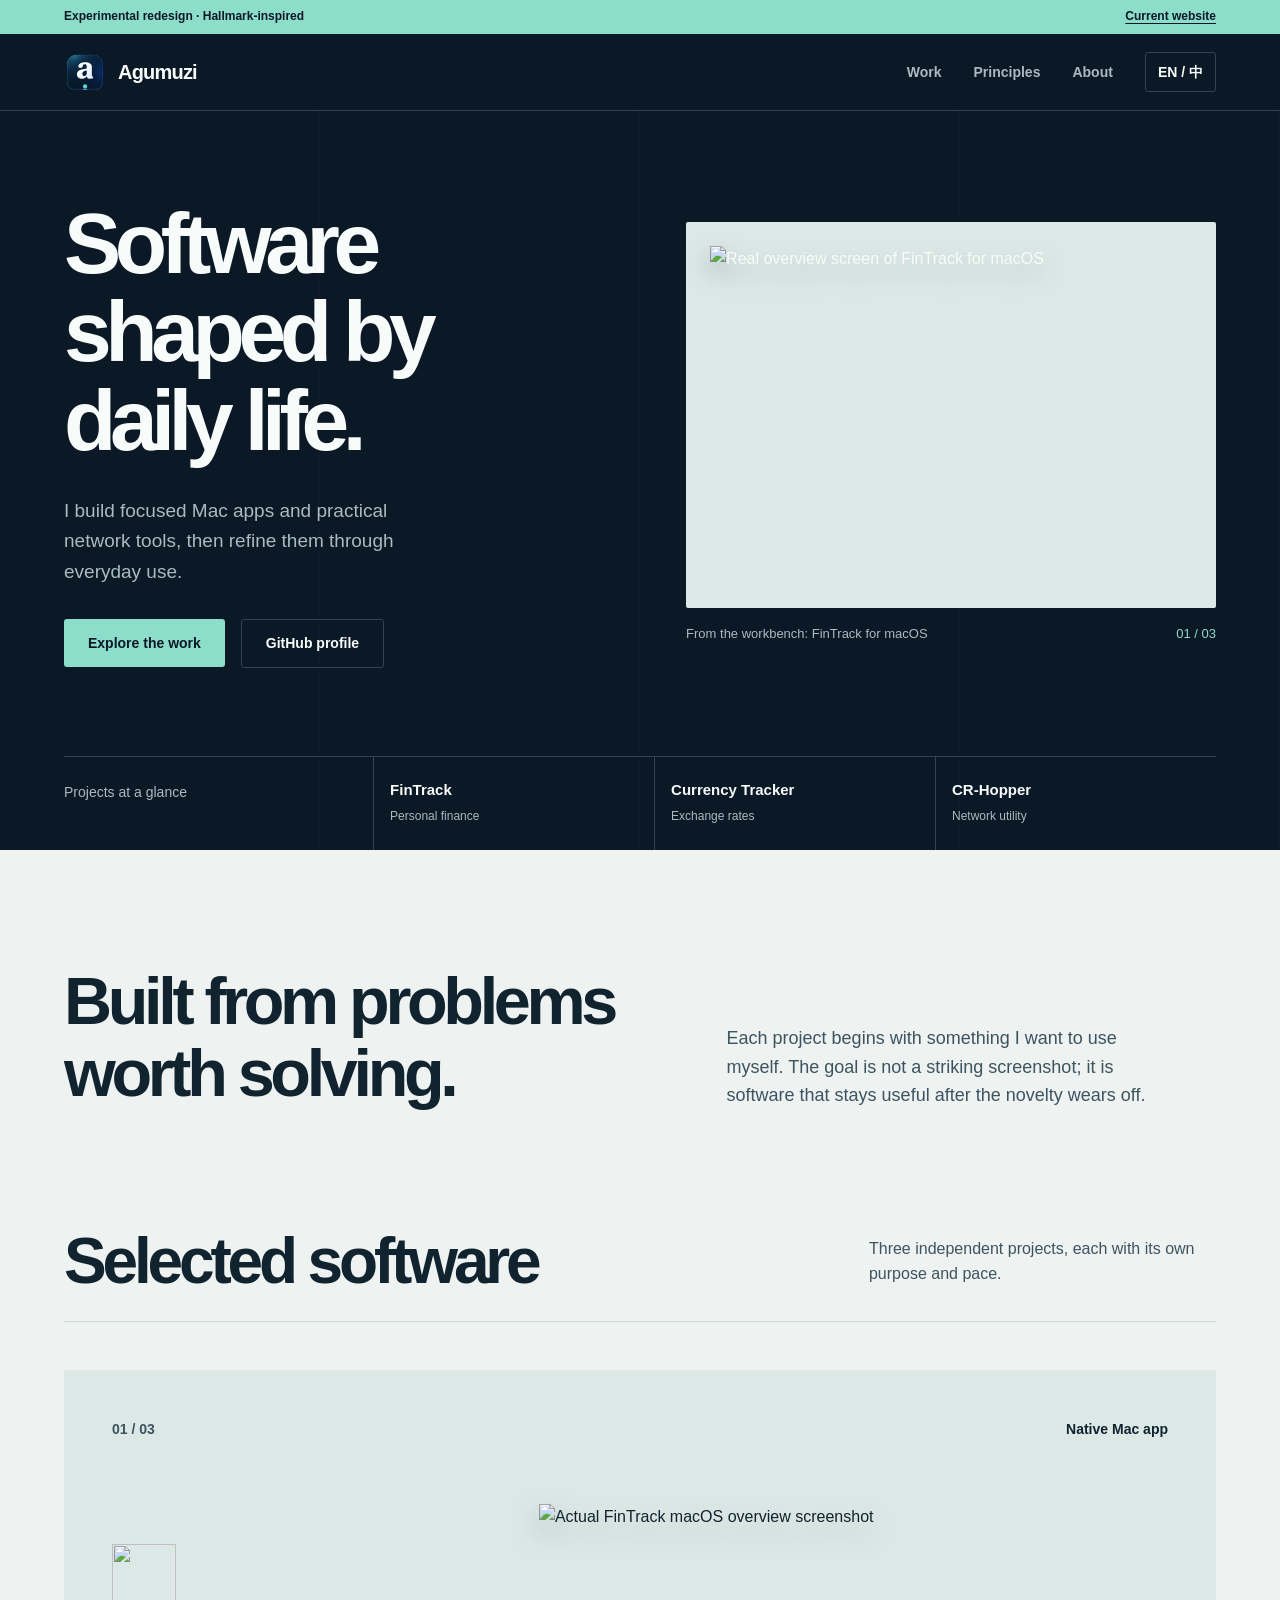
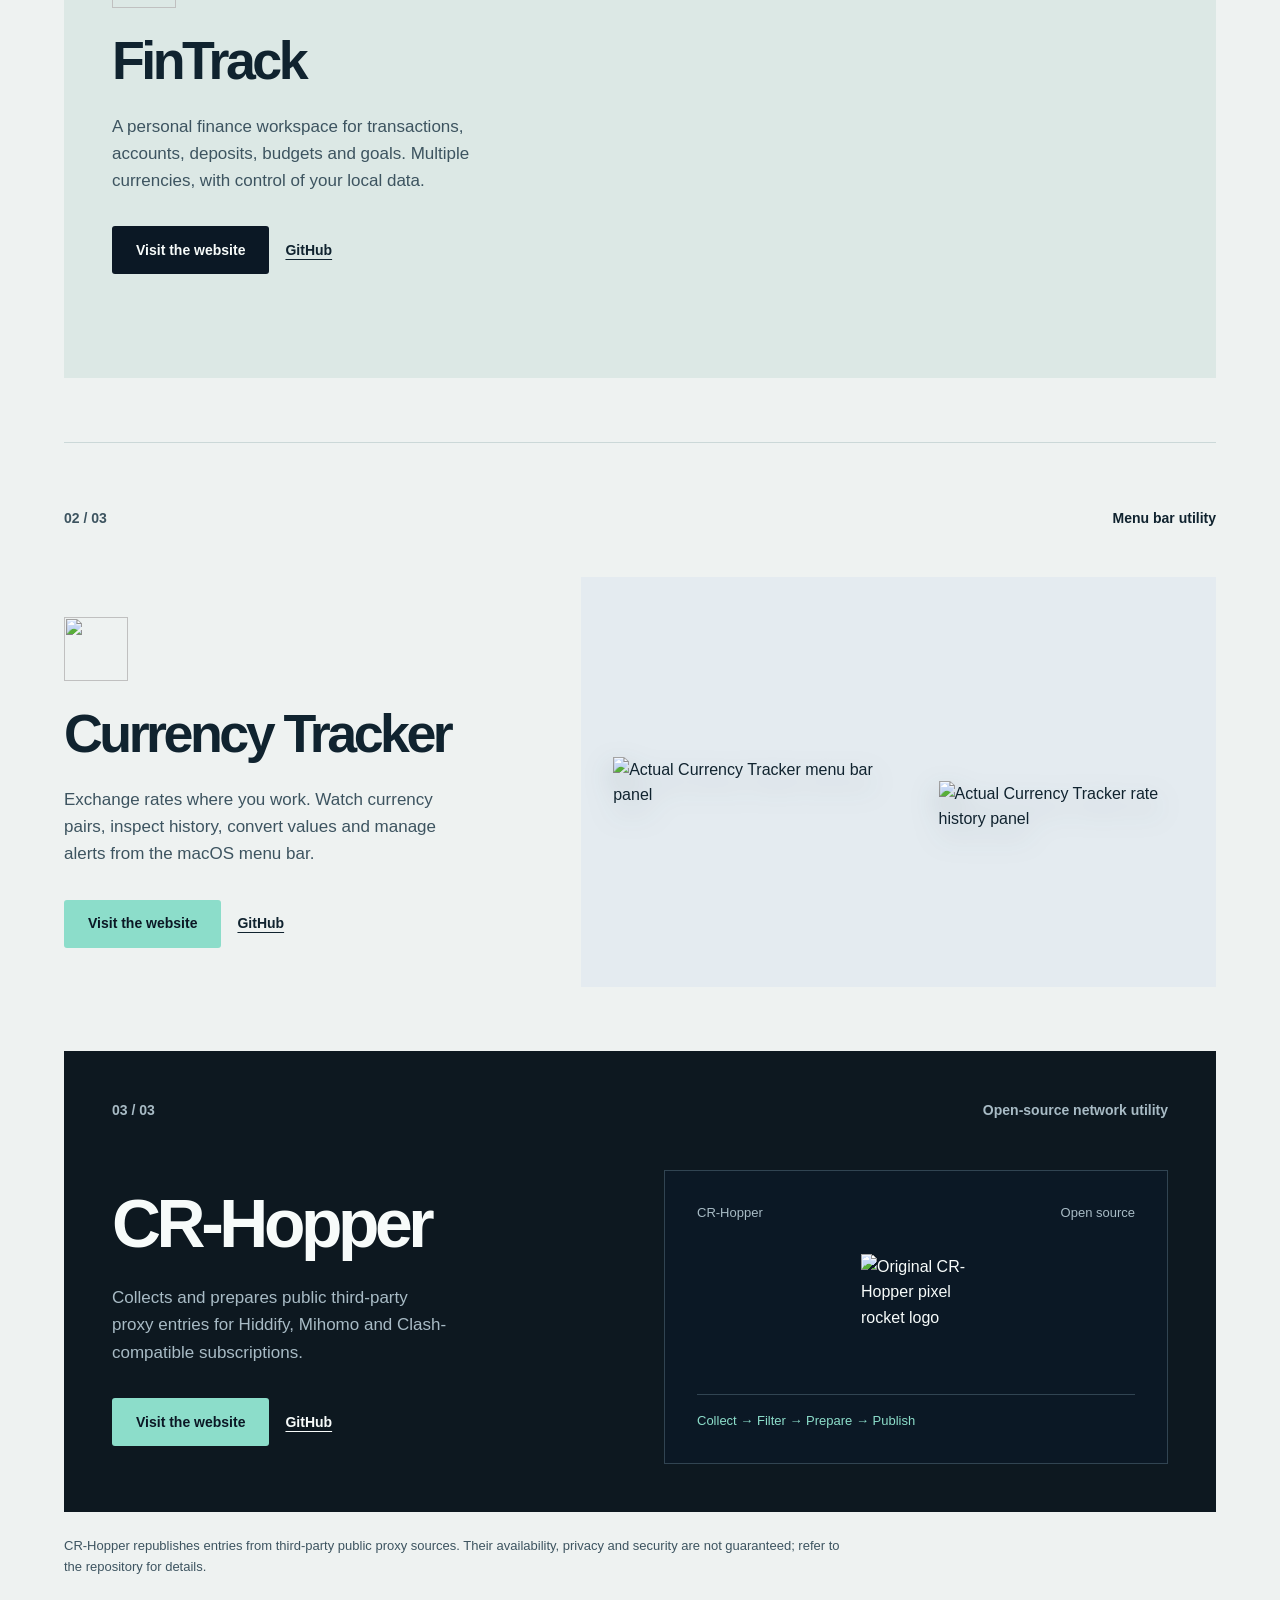
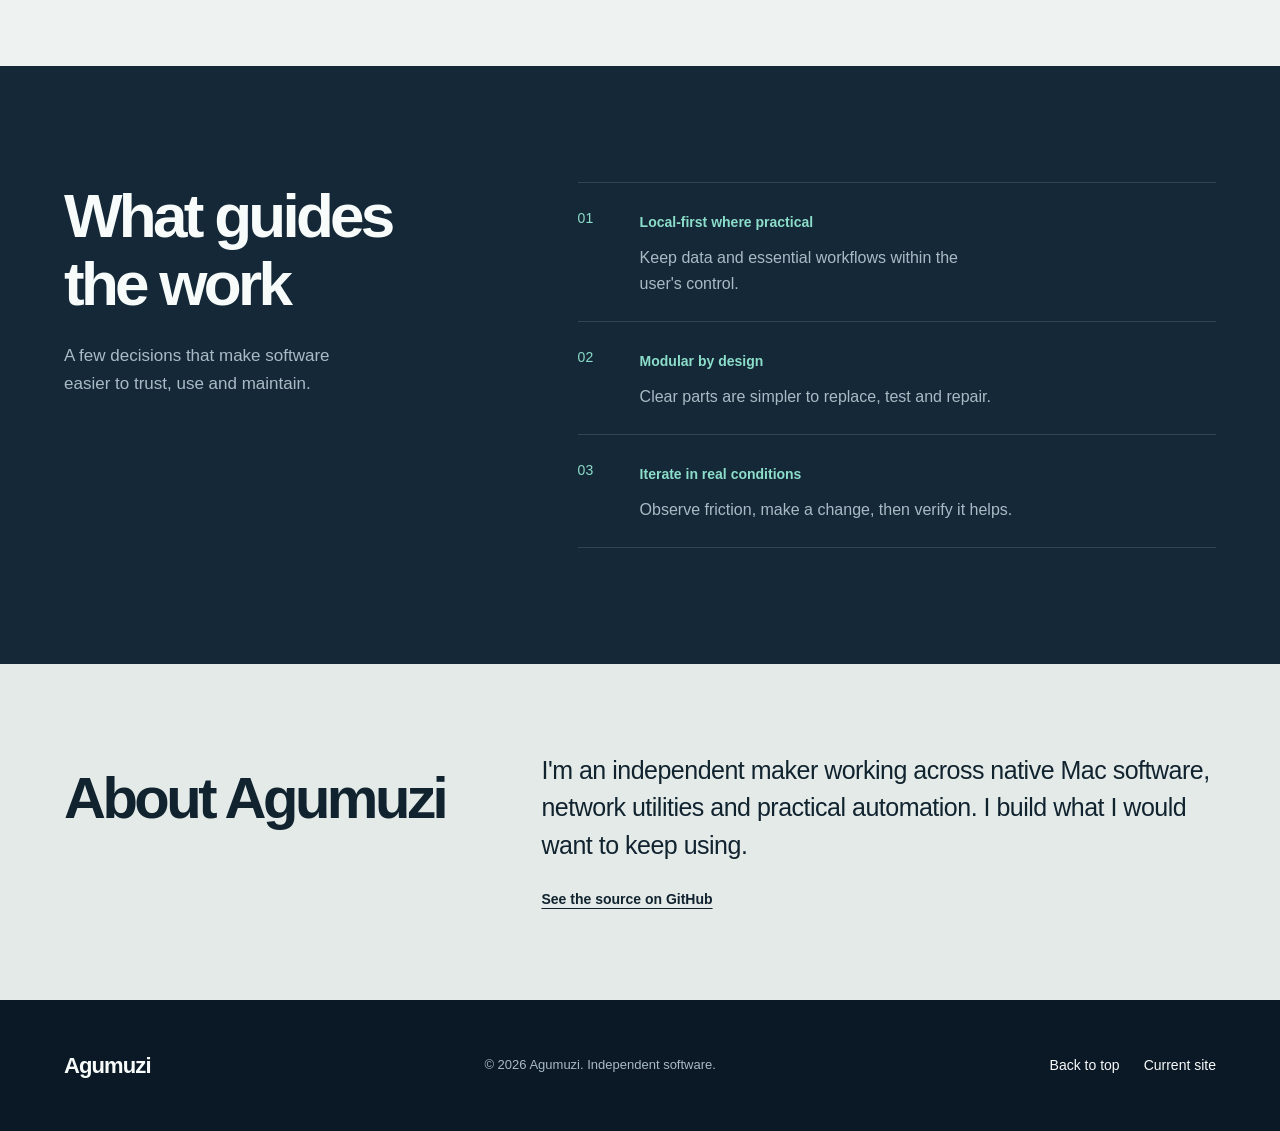
==== preview/index.html @ 0121ee11 "feat(pages): add isolated Hallmark-inspired portfolio preview" ====
<!doctype html>
<html lang="en">
<head>
  <meta charset="utf-8">
  <meta name="viewport" content="width=device-width, initial-scale=1">
  <meta name="theme-color" content="#0b1825">
  <meta name="description" content="Agumuzi is an independent developer building FinTrack, Currency Tracker and CR-Hopper. Thoughtful Mac apps and practical network tools.">
  <meta property="og:type" content="website">
  <meta property="og:title" content="Agumuzi — Software shaped by daily life">
  <meta property="og:description" content="Independent Mac software and practical utilities. Three projects, built to be used.">
  <meta property="og:url" content="https://agumuzi.github.io/preview/">
  <meta name="twitter:card" content="summary">
  <title>Agumuzi — Independent software / Preview</title>
  <link rel="icon" type="image/svg+xml" href="../favicon.svg">
  <style>
/* Hallmark v2.0.0 | shape: editorial work index / showcase chapters | theme: brand-led custom (existing Agumuzi navy + mint) | hero: ledge / work image | signature: three projects as a typographic project ledger | genre: editorial | job: explore projects | brand: original repo favicon.svg & CSS tokens | source: Agumuzi/agumuzi.github.io | language: en/zh-CN | preview isolated */
/* critique: rejects fake browser mockups, invented metrics, cards-in-cards, colored headline words and redundant hero copy. Real product images and destinations preserved. */
/* answered: no fabricated claims or testimonials. Focus, reduced-motion, breakpoints and no-JS English fallback supplied. */
:root{
 --ink:#10232f;--ink-2:#3d5460;--navy:#0b1825;--navy-2:#142837;--paper:#eef2f1;--paper-2:#e4eae8;--mint:#8cddca;--mint-dark:#2e796f;--line:#cbd8d8;--line-dark:#314452;--white:#f7fbfa;--muted:#a8bbc5;--shade:#20343f;--signal:#ccece1;--focus:#d7f6a8;--cr-dark:#0d1820;--fin-ground:#dce8e5;--currency-ground:#e4ebf0;
 --font-display:ui-sans-serif,-apple-system,BlinkMacSystemFont,"Segoe UI","PingFang SC",sans-serif;
 --font-body:ui-sans-serif,-apple-system,BlinkMacSystemFont,"Segoe UI","PingFang SC",sans-serif;
 --container:1280px;--gutter:clamp(20px,5vw,70px);
 --space-1:8px;--space-2:12px;--space-3:16px;--space-4:24px;--space-5:32px;--space-6:48px;--space-7:64px;--space-8:88px;--space-9:116px;
}
*{box-sizing:border-box}
html,body{margin:0;overflow-x:clip}
html{scroll-behavior:smooth;scroll-padding-top:96px}
body{background:var(--paper);color:var(--ink);font:400 16px/1.6 var(--font-body);-webkit-font-smoothing:antialiased}
img{display:block;max-width:100%}
a{color:inherit;text-decoration:none}
button{font:inherit}
a,button{-webkit-tap-highlight-color:transparent}
a:focus-visible,button:focus-visible{outline:3px solid var(--focus);outline-offset:5px}
p,h1,h2,h3,figure{margin:0}
h1,h2,h3{overflow-wrap:break-word;min-width:0;text-wrap:balance;font-family:var(--font-display)}
p{text-wrap:pretty}
[lang="en"] .zh,[lang="zh-CN"] .en{display:none!important}
.container{width:min(var(--container),calc(100% - var(--gutter)*2));margin-inline:auto}
.skip{position:absolute;top:0;left:var(--space-3);z-index:99;background:var(--focus);color:var(--navy);padding:var(--space-2);transform:translateY(-150%)}
.skip:focus{transform:none}
.preview-strip{background:var(--mint);color:var(--navy)}
.preview-strip .container{min-height:34px;display:flex;align-items:center;justify-content:space-between;gap:var(--space-3);font-size:12px;font-weight:650}
.preview-strip a{text-decoration:underline;text-underline-offset:3px}
.site-header{position:relative;z-index:20;background:var(--navy);color:var(--white);border-bottom:1px solid var(--line-dark)}
.nav-inner{min-height:76px;display:flex;align-items:center;gap:var(--space-5)}
.brand{display:flex;align-items:center;gap:var(--space-2);margin-right:auto;font-weight:750;font-size:20px;letter-spacing:-.04em}
.brand img{width:42px;height:42px;object-fit:contain}
.navigation{display:flex;gap:var(--space-5);align-items:center}
.navigation a,.lang-toggle{font-size:14px;font-weight:600}
.navigation a{color:var(--muted);transition:color .2s}
.navigation a:hover,.navigation a:focus-visible{color:var(--white)}
.lang-toggle{border:1px solid var(--line-dark);border-radius:3px;padding:var(--space-1) var(--space-2);color:var(--white);background:transparent;cursor:pointer}
.lang-toggle:hover{border-color:var(--mint)}
/* The ledge hero has its headline and primary action inside a single fold at 1280x800. */
.hero{color:var(--white);background:var(--navy);position:relative;isolation:isolate}
.hero:before{content:"";position:absolute;inset:0;pointer-events:none;background:repeating-linear-gradient(90deg,transparent 0,transparent calc(25% - 1px),var(--line-dark) 25%);opacity:.15;z-index:-1}
.hero-grid{min-height:638px;display:grid;grid-template-columns:minmax(0,1.04fr) minmax(0,.96fr);align-items:center;gap:var(--space-6);padding-block:var(--space-7)}
.hero-content{padding-block:var(--space-4)}
.hero h1{font-weight:750;font-size:clamp(51px,6.7vw,98px);letter-spacing:-.075em;line-height:1.03;max-width:11ch}
.hero-lede{font-size:clamp(16px,1.6vw,19px);color:var(--muted);line-height:1.6;max-width:37ch;margin-top:var(--space-5)}
.hero-links{display:flex;gap:var(--space-3);align-items:center;flex-wrap:wrap;margin-top:var(--space-5)}
.action{min-height:48px;display:inline-flex;align-items:center;justify-content:center;padding:var(--space-2) var(--space-4);font-size:14px;font-weight:750;border-radius:3px;transition:transform .2s,background .2s}
.action:hover{transform:translateY(-2px)}
.action-primary{background:var(--mint);color:var(--navy)}
.action-primary:hover{background:var(--signal)}
.action-secondary{border:1px solid var(--line-dark);color:var(--white)}
.action-secondary:hover{background:var(--navy-2)}
.hero-visual{min-width:0}
.hero-visual figure{position:relative}
.hero-picture{background:var(--fin-ground);padding:var(--space-4);border-radius:2px;overflow:hidden}
.hero-picture img{width:100%;max-height:338px;object-fit:contain;filter:drop-shadow(0 10px 12px #213b4650)}
.figure-caption{display:flex;justify-content:space-between;gap:var(--space-2);font-size:13px;color:var(--muted);margin-top:var(--space-3)}
.figure-caption span:last-child{color:var(--mint)}
.hero-ledger{display:grid;grid-template-columns:1.1fr repeat(3,1fr);align-items:stretch;border-top:1px solid var(--line-dark)}
.ledger-intro,.ledger-item{padding:var(--space-4) var(--space-3);min-width:0}
.ledger-intro{font-size:14px;color:var(--muted);padding-left:0}
.ledger-item{border-left:1px solid var(--line-dark);display:flex;flex-direction:column;gap:var(--space-1);transition:background .2s}
.ledger-item:hover{background:var(--navy-2)}
.ledger-item strong{font-size:15px;line-height:1.25;font-weight:700}
.ledger-item small{font-size:12px;color:var(--muted)}
.ledger-item:focus-visible{outline-offset:-4px}
.manifesto{padding-block:var(--space-9);background:var(--paper)}
.manifesto-grid{display:grid;grid-template-columns:minmax(0,1.08fr) minmax(0,.92fr);gap:var(--space-8);align-items:end}
.manifesto h2{font-size:clamp(38px,5.2vw,70px);letter-spacing:-.065em;line-height:1.08;font-weight:750}
.manifesto p{max-width:44ch;font-size:18px;color:var(--ink-2)}
.rule-heading{display:flex;align-items:center;justify-content:space-between;gap:var(--space-4);padding-bottom:var(--space-4);border-bottom:1px solid var(--line)}
.rule-heading h2{font-size:clamp(40px,5vw,64px);line-height:1.1;letter-spacing:-.065em;font-weight:740}
.rule-heading p{font-size:16px;color:var(--ink-2);max-width:39ch}
.work{background:var(--paper);padding-bottom:var(--space-8)}
.work-intro{margin-bottom:var(--space-6)}
.case{position:relative;scroll-margin-top:var(--space-6)}
.case-top{display:flex;justify-content:space-between;align-items:center;gap:var(--space-3);font-size:14px;font-weight:650}
.case-number{color:var(--ink-2);font-variant-numeric:tabular-nums}
.case-top a{text-decoration:underline;text-underline-offset:4px}
.case-grid{display:grid;grid-template-columns:minmax(0,.72fr) minmax(0,1.28fr);gap:var(--space-6);align-items:center}
.case-copy{min-width:0}
.case-copy .product-icon{width:64px;height:64px;object-fit:contain;margin-bottom:var(--space-4)}
.case-copy h3{font-size:clamp(35px,4.2vw,58px);line-height:1.06;letter-spacing:-.065em;font-weight:750}
.case-copy p{max-width:40ch;color:var(--ink-2);font-size:17px;margin-top:var(--space-4)}
.case-actions{display:flex;flex-wrap:wrap;gap:var(--space-3);margin-top:var(--space-5);align-items:center}
.text-link{font-size:14px;font-weight:750;text-decoration:underline;text-underline-offset:4px}
.text-link:hover{color:var(--mint-dark)}
.project-art{min-width:0}
.project-art img{width:100%;object-fit:contain}
.case-fin{padding:var(--space-6);background:var(--fin-ground)}
.case-fin .case-top{margin-bottom:var(--space-6)}
.case-fin .project-art{padding:var(--space-3)}
.case-fin .project-art img{max-height:410px;filter:drop-shadow(0 12px 14px #213b4640)}
.case-fin .action-primary{background:var(--navy);color:var(--white)}
.case-fin .action-primary:hover{background:var(--navy-2)}
.case-currency{border-top:1px solid var(--line);margin-top:var(--space-7);padding-block:var(--space-7)}
.case-currency .case-top{margin-bottom:var(--space-6)}
.case-currency .case-grid{grid-template-columns:minmax(0,.85fr) minmax(0,1.15fr)}
.currency-stage{display:flex;align-items:center;justify-content:center;gap:var(--space-4);min-height:410px;background:var(--currency-ground);padding:var(--space-5);overflow:hidden}
.currency-stage img{max-height:345px;width:auto;max-width:57%;object-fit:contain;filter:drop-shadow(0 12px 14px #213b4640)}
.currency-stage img:last-child{max-height:300px;max-width:43%;transform:translateY(var(--space-4))}
.case-cr{background:var(--cr-dark);color:var(--white);padding:var(--space-6);overflow:hidden}
.case-cr .case-top{color:var(--muted);margin-bottom:var(--space-6)}
.case-cr .case-number,.case-cr .case-copy p{color:var(--muted)}
.case-cr .case-grid{grid-template-columns:minmax(0,1fr) minmax(0,1fr)}
.case-cr .case-copy h3{font-size:clamp(43px,5.3vw,77px)}
.case-cr .project-art{border:1px solid var(--line-dark);min-height:270px;display:flex;flex-direction:column;justify-content:space-between;padding:var(--space-5);background:var(--navy)}
.cr-art-head{display:flex;justify-content:space-between;align-items:center;gap:var(--space-2);color:var(--muted);font-size:13px}
.cr-art-core{display:flex;align-items:center;justify-content:center;min-height:170px}
.cr-art-core img{width:110px;height:110px;image-rendering:pixelated}
.cr-flow{font-size:13px;color:var(--mint);border-top:1px solid var(--line-dark);padding-top:var(--space-3)}
.case-cr .action-primary{background:var(--mint);color:var(--navy)}
.case-cr .text-link:hover{color:var(--mint)}
.project-note{font-size:13px;color:var(--ink-2);padding-top:var(--space-4);max-width:110ch}
.principles{background:var(--navy-2);color:var(--white);padding-block:var(--space-9)}
.principles-grid{display:grid;grid-template-columns:minmax(0,.8fr) minmax(0,1.2fr);gap:var(--space-8)}
.principles h2{font-size:clamp(38px,4.9vw,62px);line-height:1.1;letter-spacing:-.06em}
.principles-intro{color:var(--muted);margin-top:var(--space-4);max-width:33ch;font-size:17px}
.principle{border-top:1px solid var(--line-dark);padding-block:var(--space-4);display:grid;grid-template-columns:38px 1fr;gap:var(--space-4)}
.principle:last-child{border-bottom:1px solid var(--line-dark)}
.principle span{font-size:14px;color:var(--mint);font-variant-numeric:tabular-nums}
.principle h3{font-size:22px;line-height:1.2}
.principle p{font-size:16px;color:var(--muted);max-width:47ch;margin-top:var(--space-2)}
.about{background:var(--paper-2);padding-block:var(--space-8)}
.about-grid{display:grid;grid-template-columns:minmax(0,.38fr) minmax(0,.62fr);gap:var(--space-7);align-items:start}
.about h2{font-size:clamp(36px,5vw,58px);letter-spacing:-.06em}
.about-text{font-size:clamp(18px,2.2vw,25px);line-height:1.5;letter-spacing:-.02em;color:var(--ink)}
.about-grid .text-link{display:inline-block;margin-top:var(--space-4)}
.site-footer{background:var(--navy);color:var(--white);padding-block:var(--space-6)}
.footer-inner{display:flex;justify-content:space-between;align-items:center;flex-wrap:wrap;gap:var(--space-4)}
.footer-inner strong{font-size:22px;letter-spacing:-.04em}
.footer-inner p{font-size:13px;color:var(--muted)}
.footer-links{display:flex;gap:var(--space-4);font-size:14px}
.footer-links a:hover{color:var(--mint)}
@media(max-width:1100px){
 .hero-grid{grid-template-columns:minmax(0,1fr) minmax(0,1fr);gap:var(--space-4)}
 .hero h1{font-size:clamp(50px,6vw,72px)}
 .case-grid,.case-currency .case-grid{gap:var(--space-4)}
 .manifesto-grid,.principles-grid{gap:var(--space-5)}
}
@media(max-width:760px){
 .preview-strip .container{font-size:11px}
 .nav-inner{min-height:68px;gap:var(--space-3);flex-wrap:wrap;padding-block:var(--space-2)}
 .brand{font-size:18px}
 .brand img{width:36px;height:36px}
 .navigation{order:3;width:100%;justify-content:space-between;gap:var(--space-2)}
 .navigation a{font-size:13px}
 .hero-grid{min-height:auto;grid-template-columns:minmax(0,1fr);gap:var(--space-5);padding-block:var(--space-7) var(--space-6)}
 .hero-content{padding:0}
 .hero h1{font-size:clamp(47px,10vw,78px);max-width:11ch}
 .hero-lede{margin-top:var(--space-4)}
 .hero-picture{padding:var(--space-3)}
 .hero-picture img{max-height:300px}
 .hero-ledger{grid-template-columns:1fr}
 .ledger-intro{padding:var(--space-3) 0}
 .ledger-item{border-left:none;border-top:1px solid var(--line-dark);padding:var(--space-3) 0;flex-direction:row;justify-content:space-between}
 .manifesto{padding-block:var(--space-7)}
 .manifesto-grid,.principles-grid,.about-grid,.case-grid,.case-currency .case-grid,.case-cr .case-grid{grid-template-columns:minmax(0,1fr);gap:var(--space-5)}
 .manifesto h2{font-size:clamp(37px,8vw,55px)}
 .rule-heading{align-items:start;flex-direction:column}
 .work-intro{margin-bottom:var(--space-5)}
 .case-fin,.case-cr{padding:var(--space-4)}
 .case-fin .case-top,.case-cr .case-top,.case-currency .case-top{margin-bottom:var(--space-5)}
 .case-currency{padding-block:var(--space-6);margin-top:var(--space-6)}
 .case-copy .product-icon{width:56px;height:56px}
 .case-copy h3{font-size:clamp(34px,8vw,52px)}
 .case-copy p{font-size:16px}
 .case-fin .project-art{padding:0}
 .currency-stage{min-height:300px;padding:var(--space-3)}
 .currency-stage img{max-height:250px}
 .currency-stage img:last-child{max-height:225px}
 .case-cr .project-art{min-height:250px}
 .principles{padding-block:var(--space-7)}
 .about{padding-block:var(--space-7)}
}
@media(max-width:390px){
 .preview-strip .container{gap:var(--space-1)}
 .brand{font-size:16px}
 .brand img{width:32px;height:32px}
 .hero h1{font-size:44px}
 .hero-links{align-items:stretch}
 .hero-links .action{width:100%}
 .figure-caption{font-size:12px}
 .case-fin,.case-cr{padding:var(--space-3)}
 .currency-stage{gap:var(--space-1)}
 .footer-links{gap:var(--space-3)}
}
@media(prefers-reduced-motion:reduce){
 html{scroll-behavior:auto}
 *,*::before,*::after{animation-duration:.01ms!important;transition-duration:.01ms!important}
}
  </style>
</head>
<body>
<a class="skip" href="#work"><span class="en">Skip to projects</span><span class="zh">跳转至项目</span></a>
<div class="preview-strip"><div class="container"><span><span class="en">Experimental redesign · Hallmark-inspired</span><span class="zh">实验性新版 · 参考 Hallmark 设计规范</span></span><a href="/"><span class="en">Current website</span><span class="zh">返回原版网站</span></a></div></div>
<header class="site-header" id="top"><div class="container nav-inner">
 <a class="brand" href="#top" aria-label="Agumuzi home"><img src="../favicon.svg" alt="" width="42" height="42">Agumuzi</a>
 <nav class="navigation" aria-label="Primary"><a href="#work"><span class="en">Work</span><span class="zh">作品</span></a><a href="#principles"><span class="en">Principles</span><span class="zh">理念</span></a><a href="#about"><span class="en">About</span><span class="zh">关于</span></a></nav>
 <button type="button" class="lang-toggle" id="lang-toggle" aria-label="切换为简体中文" aria-pressed="false">EN / 中</button>
</div></header>
<main>
<section class="hero" aria-labelledby="hero-title"><div class="container">
 <div class="hero-grid">
  <div class="hero-content">
   <h1 id="hero-title"><span class="en">Software shaped by daily life.</span><span class="zh">从真实生活中，做出好用的软件。</span></h1>
   <p class="hero-lede en">I build focused Mac apps and practical network tools, then refine them through everyday use.</p>
   <p class="hero-lede zh">我开发专注、实用的 Mac 应用与网络工具，再通过真实使用持续改进。</p>
   <div class="hero-links">
    <a class="action action-primary" href="#work"><span class="en">Explore the work</span><span class="zh">浏览作品</span></a>
    <a class="action action-secondary" href="https://github.com/Agumuzi" target="_blank" rel="noopener noreferrer"><span class="en">GitHub profile</span><span class="zh">GitHub 主页</span></a>
   </div>
  </div>
  <div class="hero-visual"><figure>
   <div class="hero-picture"><img src="https://raw.githubusercontent.com/Agumuzi/FinTrack/main/website/assets/screenshots/overview-light.png" alt="Real overview screen of FinTrack for macOS" width="1000" height="680" fetchpriority="high"></div>
   <figcaption class="figure-caption"><span><span class="en">From the workbench: FinTrack for macOS</span><span class="zh">正在开发的作品：FinTrack for macOS</span></span><span>01 / 03</span></figcaption>
  </figure></div>
 </div>
 <div class="hero-ledger"><div class="ledger-intro"><span class="en">Projects at a glance</span><span class="zh">项目索引</span></div>
  <a class="ledger-item" href="#fintrack"><strong>FinTrack</strong><small><span class="en">Personal finance</span><span class="zh">个人财务</span></small></a>
  <a class="ledger-item" href="#currency"><strong>Currency Tracker</strong><small><span class="en">Exchange rates</span><span class="zh">汇率工具</span></small></a>
  <a class="ledger-item" href="#crhopper"><strong>CR-Hopper</strong><small><span class="en">Network utility</span><span class="zh">网络工具</span></small></a>
 </div>
</div></section>
<section class="manifesto" aria-labelledby="manifesto-title"><div class="container manifesto-grid">
 <h2 id="manifesto-title"><span class="en">Built from problems worth solving.</span><span class="zh">从值得解决的问题出发。</span></h2>
 <p class="en">Each project begins with something I want to use myself. The goal is not a striking screenshot; it is software that stays useful after the novelty wears off.</p>
 <p class="zh">每个项目都从我自己真实的使用需求开始。重要的不只是一张漂亮的截图，而是新鲜感过去以后，它依然好用。</p>
</div></section>
<section class="work" id="work" aria-labelledby="work-title"><div class="container">
 <div class="rule-heading work-intro"><h2 id="work-title"><span class="en">Selected software</span><span class="zh">精选作品</span></h2><p class="en">Three independent projects, each with its own purpose and pace.</p><p class="zh">三个独立项目，各自有明确的用途和迭代节奏。</p></div>
 <article class="case case-fin" id="fintrack" aria-labelledby="fintrack-heading">
  <div class="case-top"><span class="case-number">01 / 03</span><span><span class="en">Native Mac app</span><span class="zh">原生 Mac 应用</span></span></div>
  <div class="case-grid">
   <div class="case-copy"><img class="product-icon" src="https://raw.githubusercontent.com/Agumuzi/FinTrack/main/website/assets/app-icon.png" alt="" width="64" height="64" loading="lazy">
    <h3 id="fintrack-heading">FinTrack</h3><p class="en">A personal finance workspace for transactions, accounts, deposits, budgets and goals. Multiple currencies, with control of your local data.</p><p class="zh">面向个人的财务工作台，管理交易、账户、存款、预算和财务目标。支持多币种，重视本地数据控制。</p>
    <div class="case-actions"><a class="action action-primary" href="https://agumuzi.github.io/FinTrack/" target="_blank" rel="noopener noreferrer"><span class="en">Visit the website</span><span class="zh">访问项目网站</span></a><a class="text-link" href="https://github.com/Agumuzi/FinTrack" target="_blank" rel="noopener noreferrer">GitHub</a></div>
   </div>
   <figure class="project-art"><img src="https://raw.githubusercontent.com/Agumuzi/FinTrack/main/website/assets/screenshots/overview-light.png" alt="Actual FinTrack macOS overview screenshot" width="1000" height="680" loading="lazy"></figure>
  </div>
 </article>
 <article class="case case-currency" id="currency" aria-labelledby="currency-heading">
  <div class="case-top"><span class="case-number">02 / 03</span><span><span class="en">Menu bar utility</span><span class="zh">菜单栏工具</span></span></div>
  <div class="case-grid">
   <div class="case-copy"><img class="product-icon" src="https://raw.githubusercontent.com/Agumuzi/Currency-Tracker/gh-pages/assets/app-icon.png" alt="" width="64" height="64" loading="lazy">
    <h3 id="currency-heading">Currency Tracker</h3><p class="en">Exchange rates where you work. Watch currency pairs, inspect history, convert values and manage alerts from the macOS menu bar.</p><p class="zh">直接在 macOS 菜单栏查看汇率、历史走势，进行货币换算并管理汇率提醒。</p>
    <div class="case-actions"><a class="action action-primary" href="https://agumuzi.github.io/Currency-Tracker/" target="_blank" rel="noopener noreferrer"><span class="en">Visit the website</span><span class="zh">访问项目网站</span></a><a class="text-link" href="https://github.com/Agumuzi/Currency-Tracker" target="_blank" rel="noopener noreferrer">GitHub</a></div>
   </div>
   <figure class="currency-stage project-art"><img src="https://raw.githubusercontent.com/Agumuzi/Currency-Tracker/gh-pages/assets/screenshots/menu-panel.png" alt="Actual Currency Tracker menu bar panel" loading="lazy"><img src="https://raw.githubusercontent.com/Agumuzi/Currency-Tracker/gh-pages/assets/screenshots/menu-panel-history.png" alt="Actual Currency Tracker rate history panel" loading="lazy"></figure>
  </div>
 </article>
 <article class="case case-cr" id="crhopper" aria-labelledby="cr-heading">
  <div class="case-top"><span class="case-number">03 / 03</span><span><span class="en">Open-source network utility</span><span class="zh">开源网络工具</span></span></div>
  <div class="case-grid">
   <div class="case-copy"><h3 id="cr-heading">CR-Hopper</h3><p class="en">Collects and prepares public third-party proxy entries for Hiddify, Mihomo and Clash-compatible subscriptions.</p><p class="zh">整理第三方公开代理来源，为 Hiddify、Mihomo 和 Clash 兼容客户端生成订阅格式。</p>
    <div class="case-actions"><a class="action action-primary" href="https://agumuzi.github.io/crhopper/" target="_blank" rel="noopener noreferrer"><span class="en">Visit the website</span><span class="zh">访问项目网站</span></a><a class="text-link" href="https://github.com/Agumuzi/crhopper" target="_blank" rel="noopener noreferrer">GitHub</a></div>
   </div>
   <div class="project-art"><div class="cr-art-head"><span>CR-Hopper</span><span>Open source</span></div><div class="cr-art-core"><img src="https://raw.githubusercontent.com/Agumuzi/crhopper/main/docs/assets/rocket.svg" alt="Original CR-Hopper pixel rocket logo" loading="lazy"></div><div class="cr-flow"><span class="en">Collect → Filter → Prepare → Publish</span><span class="zh">采集 → 筛选 → 处理 → 发布</span></div></div>
  </div>
 </article>
 <p class="project-note en">CR-Hopper republishes entries from third-party public proxy sources. Their availability, privacy and security are not guaranteed; refer to the repository for details.</p>
 <p class="project-note zh">CR-Hopper 使用第三方公开节点，不保证其可用性、隐私或安全性。具体以项目仓库说明为准。</p>
</div></section>
<section class="principles" id="principles" aria-labelledby="principles-title"><div class="container principles-grid">
 <div><h2 id="principles-title"><span class="en">What guides the work</span><span class="zh">我坚持的开发方式</span></h2><p class="principles-intro en">A few decisions that make software easier to trust, use and maintain.</p><p class="principles-intro zh">让软件更易使用、维护，也更值得信赖的几个原则。</p></div>
 <div>
  <div class="principle"><span>01</span><div><h3><span class="en">Local-first where practical</span><span class="zh">尽可能本地优先</span></h3><p class="en">Keep data and essential workflows within the user's control.</p><p class="zh">在可行的情况下，让数据和关键工作流掌握在用户手中。</p></div></div>
  <div class="principle"><span>02</span><div><h3><span class="en">Modular by design</span><span class="zh">明确的模块边界</span></h3><p class="en">Clear parts are simpler to replace, test and repair.</p><p class="zh">使系统更容易替换组件、测试与定位问题。</p></div></div>
  <div class="principle"><span>03</span><div><h3><span class="en">Iterate in real conditions</span><span class="zh">在真实使用中迭代</span></h3><p class="en">Observe friction, make a change, then verify it helps.</p><p class="zh">从实际问题出发，改进之后再验证是否真正有效。</p></div></div>
 </div>
</div></section>
<section class="about" id="about" aria-labelledby="about-title"><div class="container about-grid">
 <h2 id="about-title"><span class="en">About Agumuzi</span><span class="zh">关于 Agumuzi</span></h2>
 <div><p class="about-text en">I'm an independent maker working across native Mac software, network utilities and practical automation. I build what I would want to keep using.</p><p class="about-text zh">我是一名独立开发者，关注原生 Mac 软件、网络工具与实用自动化。希望做出的东西，也是自己愿意长期使用的东西。</p><a class="text-link" href="https://github.com/Agumuzi" target="_blank" rel="noopener noreferrer"><span class="en">See the source on GitHub</span><span class="zh">在 GitHub 上查看项目</span></a></div>
</div></section>
</main>
<footer class="site-footer"><div class="container footer-inner"><strong>Agumuzi</strong><p>© 2026 Agumuzi. <span class="en">Independent software.</span><span class="zh">独立软件作品。</span></p><div class="footer-links"><a href="#top"><span class="en">Back to top</span><span class="zh">回到顶部</span></a><a href="/"><span class="en">Current site</span><span class="zh">当前网站</span></a></div></div></footer>
<script>
(function(){
 'use strict';
 var root=document.documentElement;
 var button=document.getElementById('lang-toggle');
 var key='agumuzi.preview.language';
 function setLanguage(value,persist){
  var zh=value==='zh-CN';
  root.lang=zh?'zh-CN':'en';
  document.title=zh?'Agumuzi — 独立软件 / 预览版':'Agumuzi — Independent software / Preview';
  button.setAttribute('aria-label',zh?'Switch to English':'切换为简体中文');
  button.setAttribute('aria-pressed',String(zh));
  button.textContent=zh?'中 / EN':'EN / 中';
  if(persist){try{localStorage.setItem(key,root.lang)}catch(err){}}
 }
 var selected='en';
 try{var stored=localStorage.getItem(key);if(stored==='en'||stored==='zh-CN')selected=stored}catch(err){}
 setLanguage(selected,false);
 button.addEventListener('click',function(){setLanguage(root.lang==='en'?'zh-CN':'en',true)});
})();
</script>
</body>
</html>
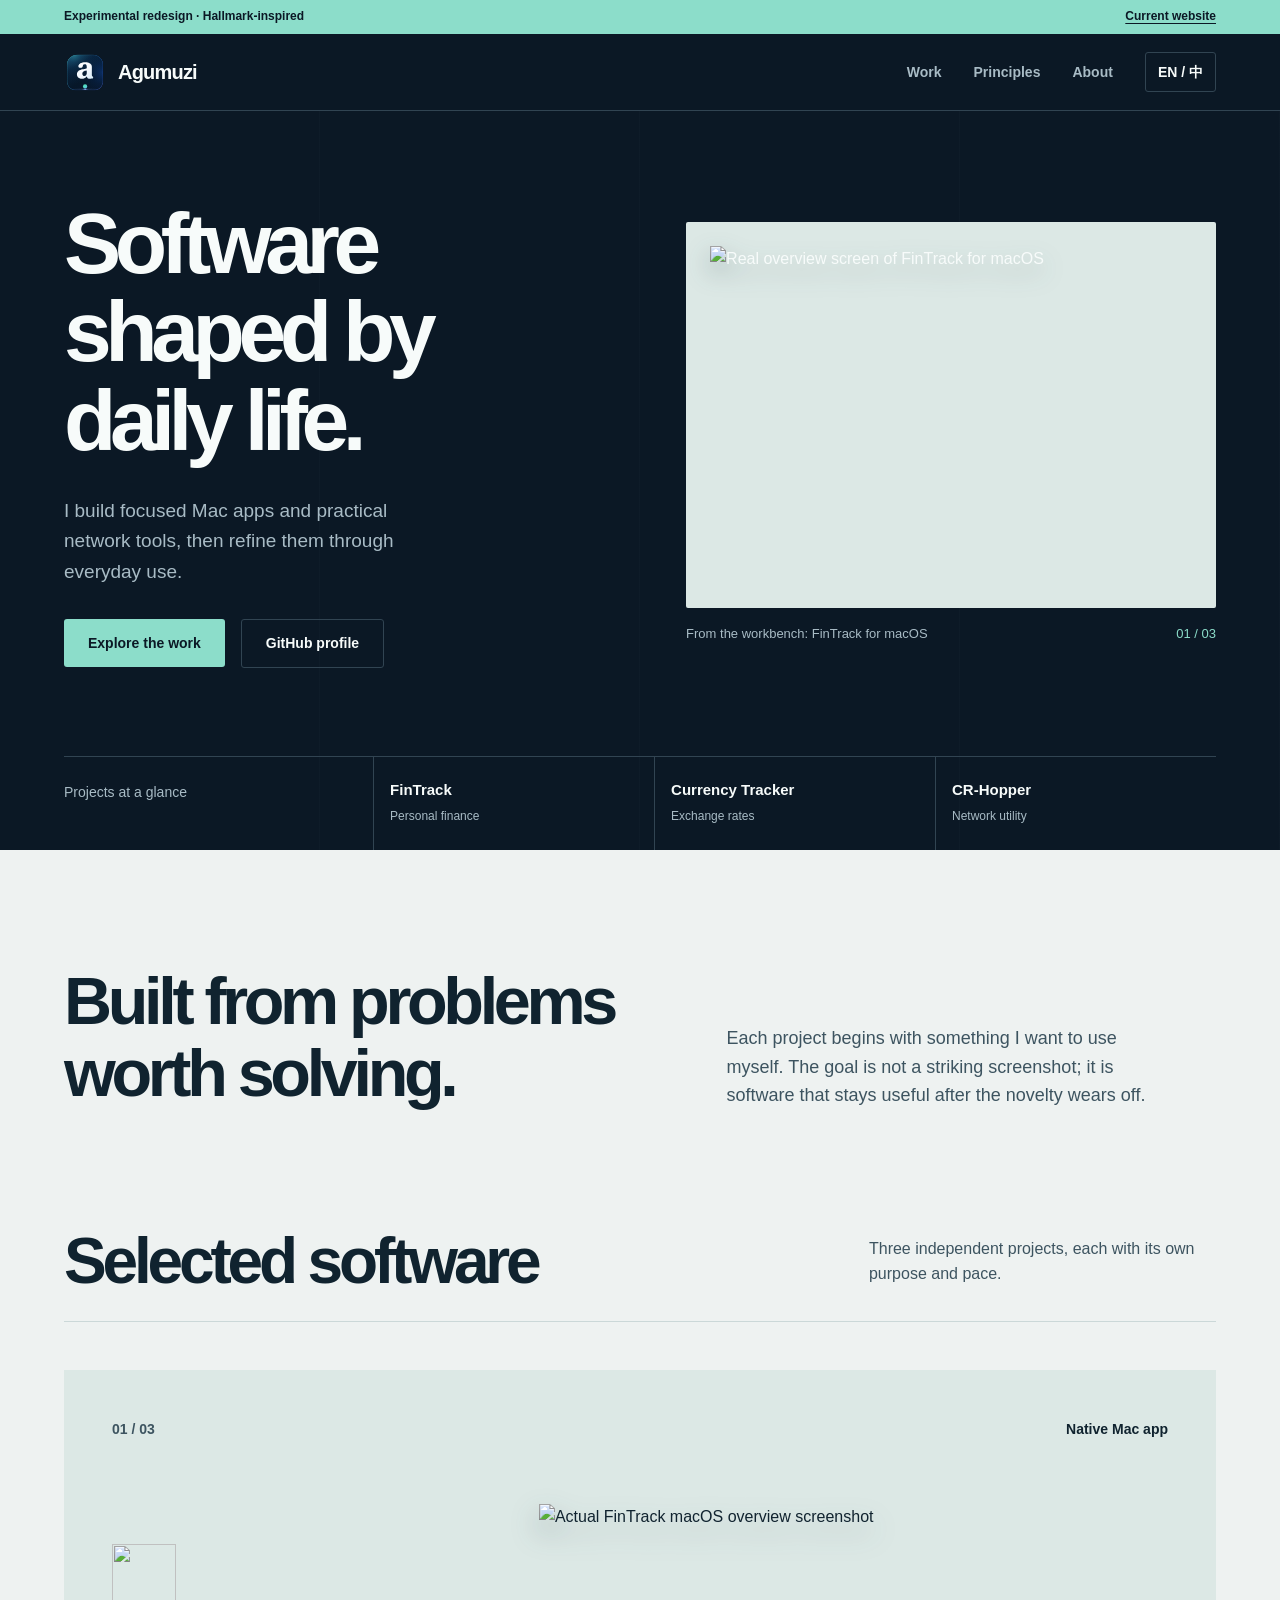
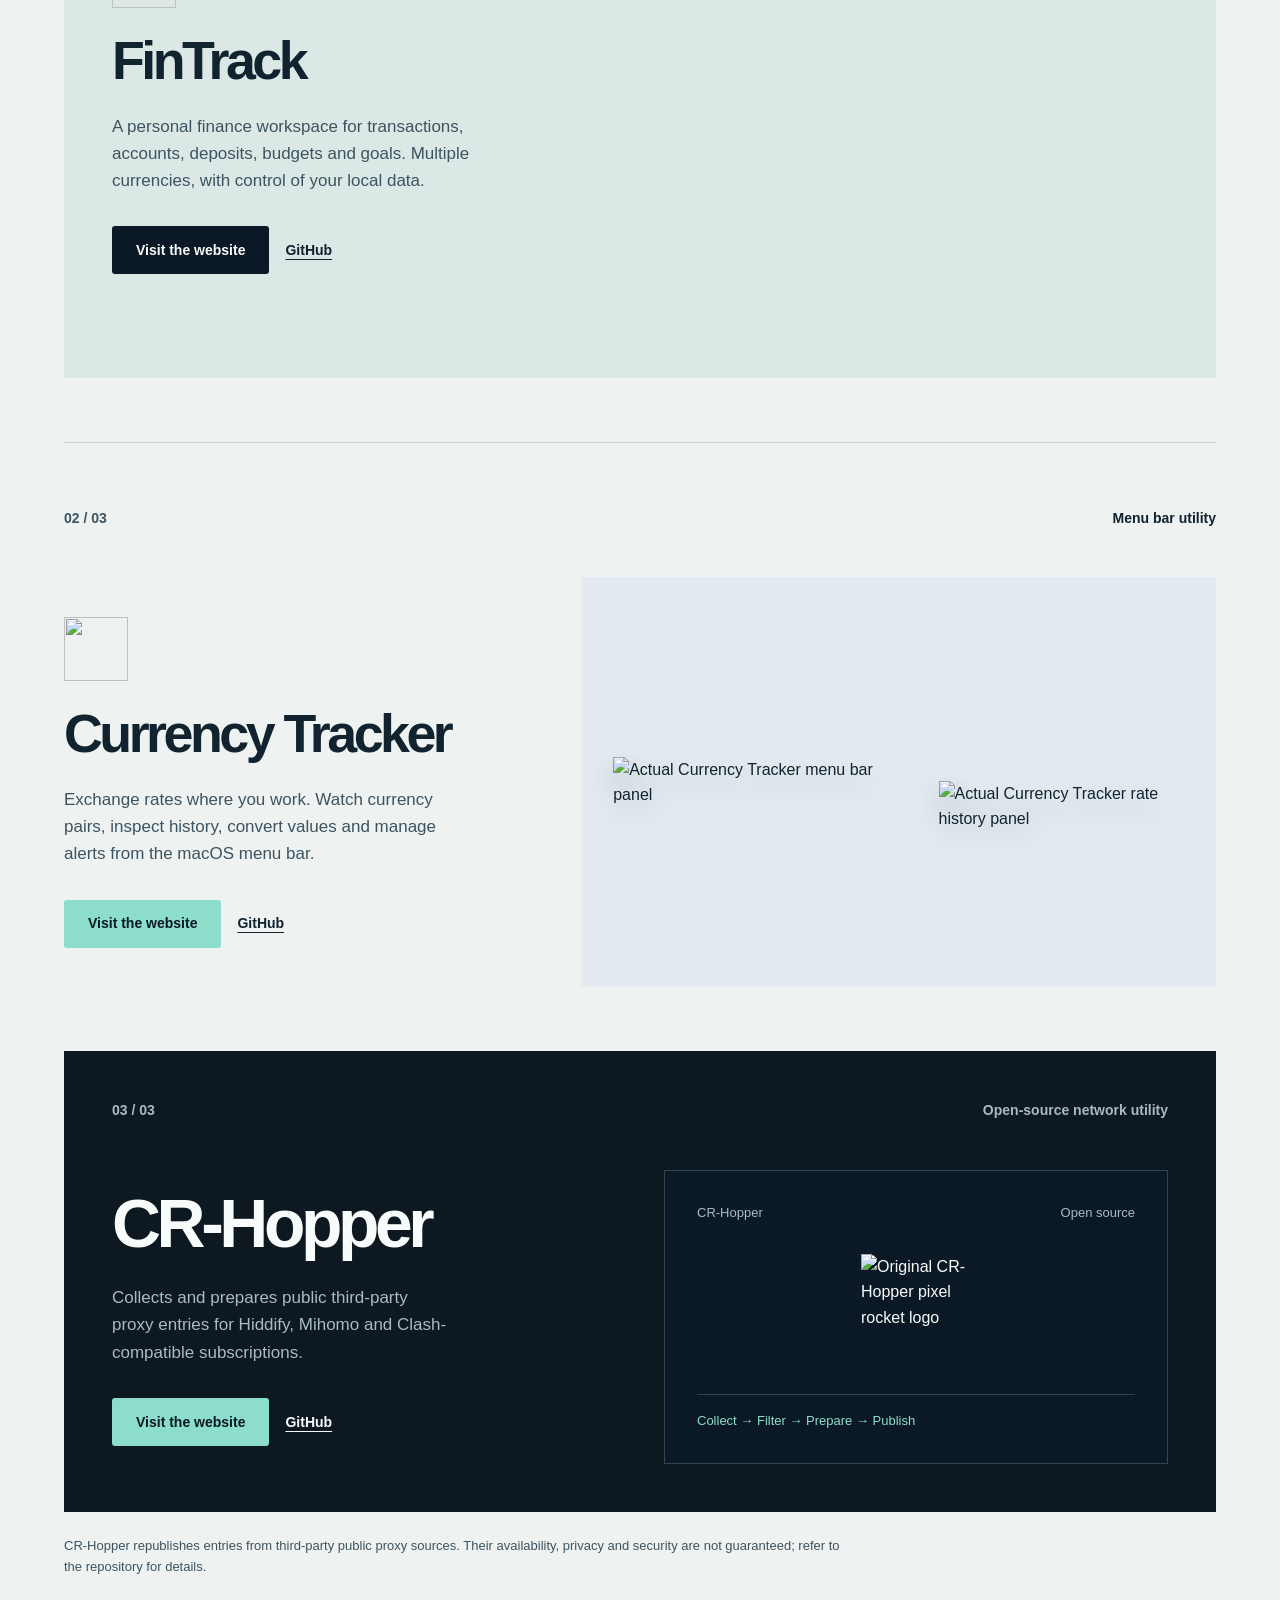
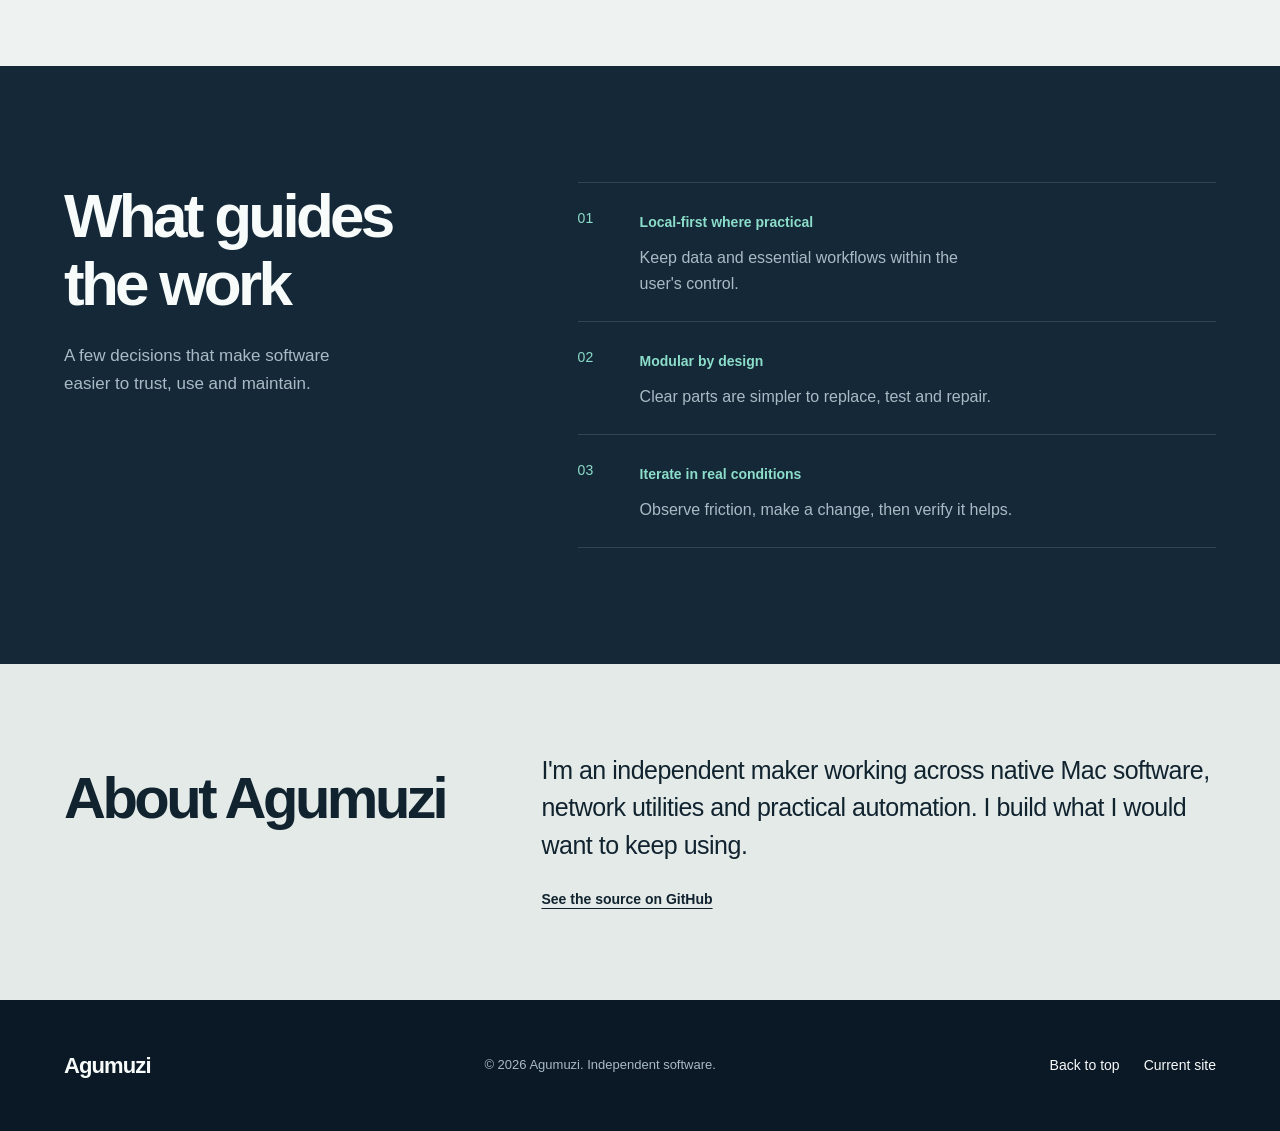
==== commit 653bf82b: "fix(preview): robust fluid gutters and search noindex" ====
--- a/preview/index.html
+++ b/preview/index.html
@@ -4,6 +4,7 @@
   <meta charset="utf-8">
   <meta name="viewport" content="width=device-width, initial-scale=1">
   <meta name="theme-color" content="#0b1825">
+  <meta name="robots" content="noindex, nofollow">
   <meta name="description" content="Agumuzi is an independent developer building FinTrack, Currency Tracker and CR-Hopper. Thoughtful Mac apps and practical network tools.">
   <meta property="og:type" content="website">
   <meta property="og:title" content="Agumuzi — Software shaped by daily life">
@@ -18,6 +19,7 @@
 /* answered: no fabricated claims or testimonials. Focus, reduced-motion, breakpoints and no-JS English fallback supplied. */
 :root{
  --ink:#10232f;--ink-2:#3d5460;--navy:#0b1825;--navy-2:#142837;--paper:#eef2f1;--paper-2:#e4eae8;--mint:#8cddca;--mint-dark:#2e796f;--line:#cbd8d8;--line-dark:#314452;--white:#f7fbfa;--muted:#a8bbc5;--shade:#20343f;--signal:#ccece1;--focus:#d7f6a8;--cr-dark:#0d1820;--fin-ground:#dce8e5;--currency-ground:#e4ebf0;
+ --visual-shadow:#213b4650;
  --font-display:ui-sans-serif,-apple-system,BlinkMacSystemFont,"Segoe UI","PingFang SC",sans-serif;
  --font-body:ui-sans-serif,-apple-system,BlinkMacSystemFont,"Segoe UI","PingFang SC",sans-serif;
  --container:1280px;--gutter:clamp(20px,5vw,70px);
@@ -36,7 +38,7 @@
 h1,h2,h3{overflow-wrap:break-word;min-width:0;text-wrap:balance;font-family:var(--font-display)}
 p{text-wrap:pretty}
 [lang="en"] .zh,[lang="zh-CN"] .en{display:none!important}
-.container{width:min(var(--container),calc(100% - var(--gutter)*2));margin-inline:auto}
+.container{width:min(var(--container),calc(100% - var(--gutter) - var(--gutter)));margin-inline:auto}
 .skip{position:absolute;top:0;left:var(--space-3);z-index:99;background:var(--focus);color:var(--navy);padding:var(--space-2);transform:translateY(-150%)}
 .skip:focus{transform:none}
 .preview-strip{background:var(--mint);color:var(--navy)}
@@ -69,7 +71,7 @@
 .hero-visual{min-width:0}
 .hero-visual figure{position:relative}
 .hero-picture{background:var(--fin-ground);padding:var(--space-4);border-radius:2px;overflow:hidden}
-.hero-picture img{width:100%;max-height:338px;object-fit:contain;filter:drop-shadow(0 10px 12px #213b4650)}
+.hero-picture img{width:100%;max-height:338px;object-fit:contain;filter:drop-shadow(0 10px 12px var(--visual-shadow))}
 .figure-caption{display:flex;justify-content:space-between;gap:var(--space-2);font-size:13px;color:var(--muted);margin-top:var(--space-3)}
 .figure-caption span:last-child{color:var(--mint)}
 .hero-ledger{display:grid;grid-template-columns:1.1fr repeat(3,1fr);align-items:stretch;border-top:1px solid var(--line-dark)}
@@ -106,14 +108,14 @@
 .case-fin{padding:var(--space-6);background:var(--fin-ground)}
 .case-fin .case-top{margin-bottom:var(--space-6)}
 .case-fin .project-art{padding:var(--space-3)}
-.case-fin .project-art img{max-height:410px;filter:drop-shadow(0 12px 14px #213b4640)}
+.case-fin .project-art img{max-height:410px;filter:drop-shadow(0 12px 14px var(--visual-shadow))}
 .case-fin .action-primary{background:var(--navy);color:var(--white)}
 .case-fin .action-primary:hover{background:var(--navy-2)}
 .case-currency{border-top:1px solid var(--line);margin-top:var(--space-7);padding-block:var(--space-7)}
 .case-currency .case-top{margin-bottom:var(--space-6)}
 .case-currency .case-grid{grid-template-columns:minmax(0,.85fr) minmax(0,1.15fr)}
 .currency-stage{display:flex;align-items:center;justify-content:center;gap:var(--space-4);min-height:410px;background:var(--currency-ground);padding:var(--space-5);overflow:hidden}
-.currency-stage img{max-height:345px;width:auto;max-width:57%;object-fit:contain;filter:drop-shadow(0 12px 14px #213b4640)}
+.currency-stage img{max-height:345px;width:auto;max-width:57%;object-fit:contain;filter:drop-shadow(0 12px 14px var(--visual-shadow))}
 .currency-stage img:last-child{max-height:300px;max-width:43%;transform:translateY(var(--space-4))}
 .case-cr{background:var(--cr-dark);color:var(--white);padding:var(--space-6);overflow:hidden}
 .case-cr .case-top{color:var(--muted);margin-bottom:var(--space-6)}
